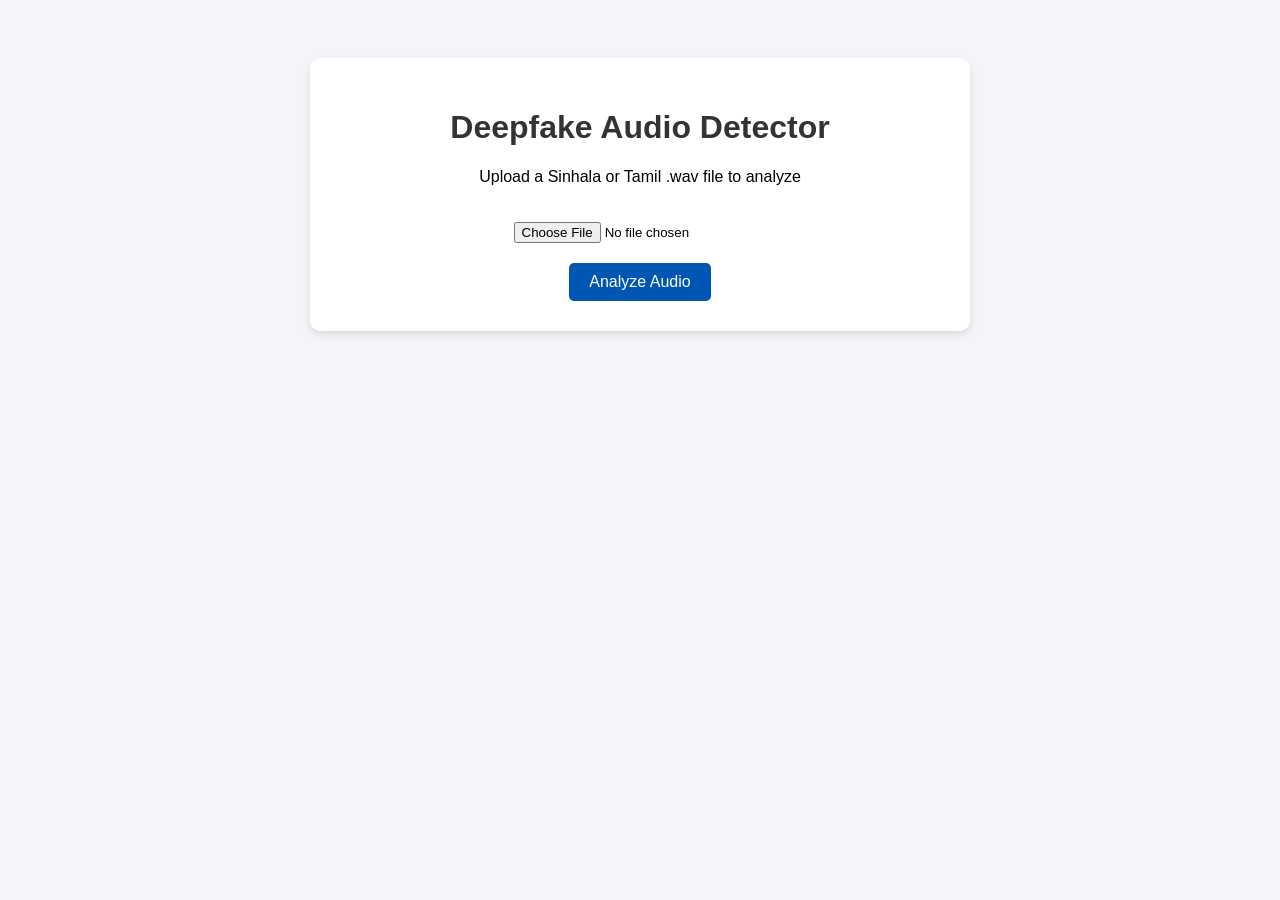
==== templates/index.html @ 2ea19ab6 "Build HTML frontend and Flask API backend for real-time inference and Grad-CAM visualization" ====
<!DOCTYPE html>
<html lang="en">
<head>
    <meta charset="UTF-8">
    <meta name="viewport" content="width=device-width, initial-scale=1.0">
    <title>Audio Deepfake Detector</title>
    <style>
        body { font-family: Arial, sans-serif; background-color: #f4f4f9; padding: 50px; text-align: center; }
        .container { background: white; padding: 30px; border-radius: 10px; box-shadow: 0 4px 8px rgba(0,0,0,0.1); max-width: 600px; margin: auto; }
        h1 { color: #333; }
        input[type="file"] { margin: 20px 0; }
        button { background-color: #0056b3; color: white; border: none; padding: 10px 20px; border-radius: 5px; cursor: pointer; font-size: 16px; }
        button:hover { background-color: #004494; }
        #results { margin-top: 30px; display: none; }
        img { max-width: 100%; border-radius: 5px; margin-top: 15px; }
        .real { color: green; font-weight: bold; }
        .fake { color: red; font-weight: bold; }
    </style>
</head>
<body>

<div class="container">
    <h1>Deepfake Audio Detector</h1>
    <p>Upload a Sinhala or Tamil .wav file to analyze</p>

    <form id="uploadForm">
        <input type="file" id="audioFile" accept=".wav" required>
        <br>
        <button type="submit">Analyze Audio</button>
    </form>

    <div id="results">
        <h2>Analysis Complete</h2>
        <p>Prediction: <span id="predictionText"></span></p>
        <p>Confidence: <span id="confidenceText"></span></p>
        <h3>Explainability Heatmap</h3>
        <img id="heatmapImage" src="" alt="Grad-CAM Heatmap">
    </div>
</div>

<script>
    document.getElementById('uploadForm').onsubmit = async function(e) {
        e.preventDefault();

        let formData = new FormData();
        formData.append("file", document.getElementById('audioFile').files[0]);

        // Send the file to our Python Flask backend
        let response = await fetch('/predict', { method: "POST", body: formData });
        let result = await response.json();

        if (result.error) {
            alert(result.error);
        } else {
            // Display the results
            document.getElementById('results').style.display = 'block';
            let predSpan = document.getElementById('predictionText');

            if (result.prediction === "Real") {
                predSpan.innerHTML = "<span class='real'>REAL HUMAN SPEECH</span>";
            } else {
                predSpan.innerHTML = "<span class='fake'>SYNTHETIC / DEEPFAKE</span>";
            }

            document.getElementById('confidenceText').innerText = result.confidence + "%";
            // Add a timestamp query to bypass browser image caching
            document.getElementById('heatmapImage').src = result.heatmap_url + "?t=" + new Date().getTime();
        }
    };
</script>

</body>
</html>
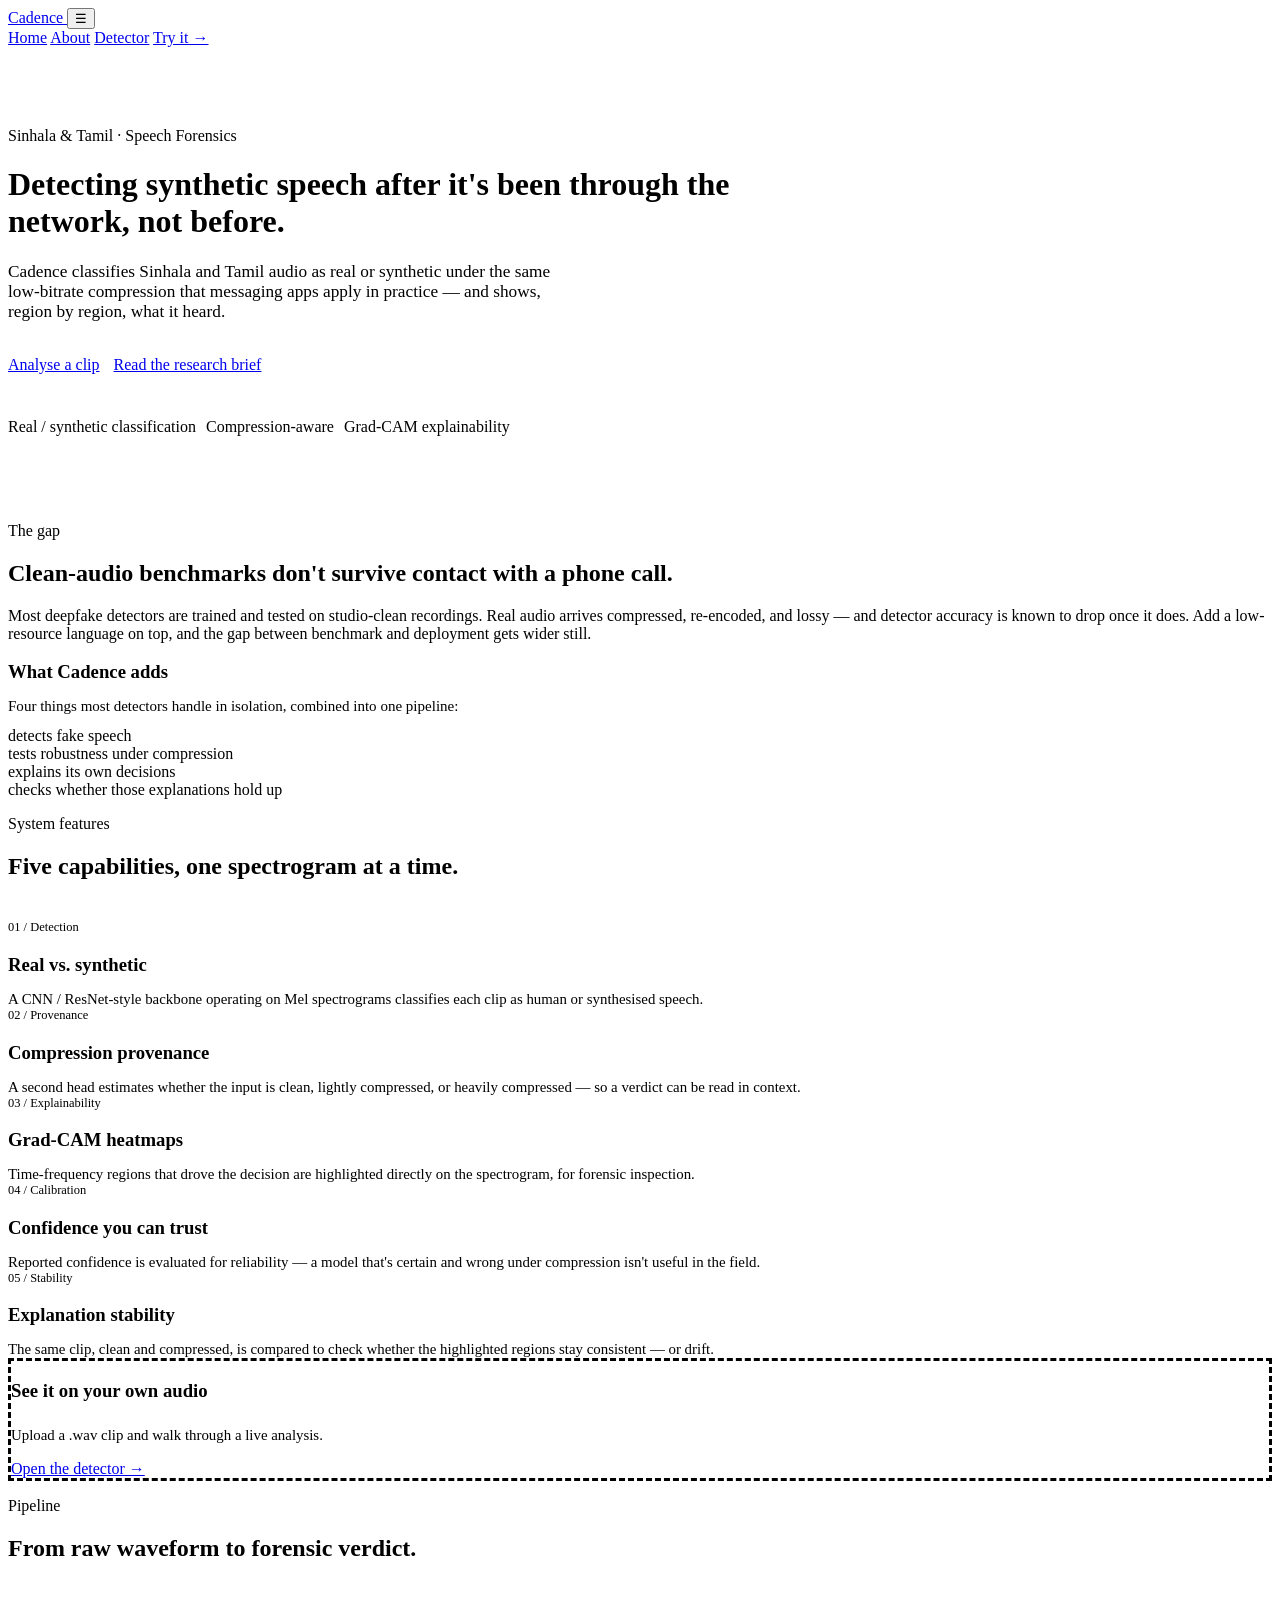
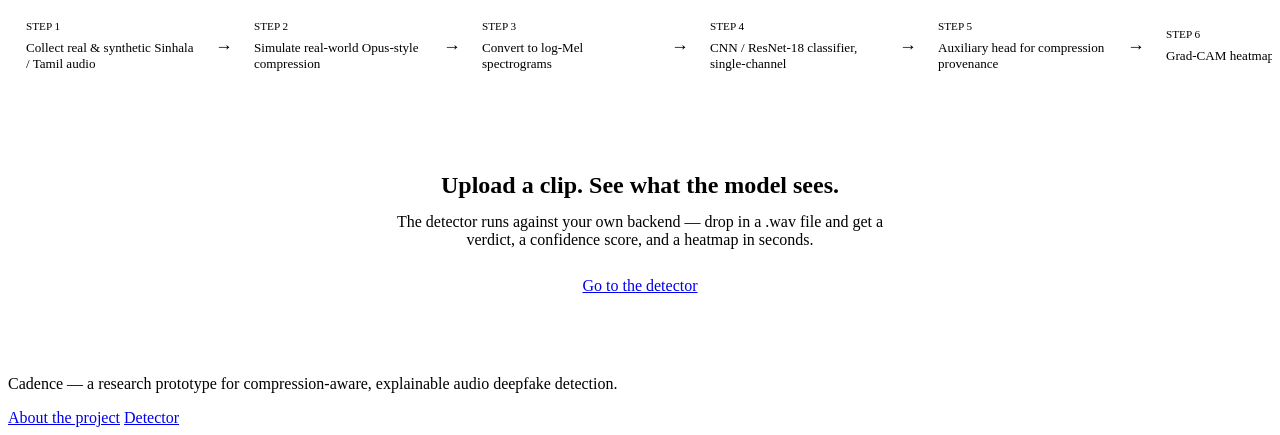
==== commit 1ec17bc8: "Add HTML templates for the final dashboard interface" ====
--- a/templates/index.html
+++ b/templates/index.html
@@ -1,73 +1,209 @@
 <!DOCTYPE html>
-<html lang="en">
-<head>
-    <meta charset="UTF-8">
-    <meta name="viewport" content="width=device-width, initial-scale=1.0">
-    <title>Audio Deepfake Detector</title>
-    <style>
-        body { font-family: Arial, sans-serif; background-color: #f4f4f9; padding: 50px; text-align: center; }
-        .container { background: white; padding: 30px; border-radius: 10px; box-shadow: 0 4px 8px rgba(0,0,0,0.1); max-width: 600px; margin: auto; }
-        h1 { color: #333; }
-        input[type="file"] { margin: 20px 0; }
-        button { background-color: #0056b3; color: white; border: none; padding: 10px 20px; border-radius: 5px; cursor: pointer; font-size: 16px; }
-        button:hover { background-color: #004494; }
-        #results { margin-top: 30px; display: none; }
-        img { max-width: 100%; border-radius: 5px; margin-top: 15px; }
-        .real { color: green; font-weight: bold; }
-        .fake { color: red; font-weight: bold; }
-    </style>
-</head>
-<body>
-
-<div class="container">
-    <h1>Deepfake Audio Detector</h1>
-    <p>Upload a Sinhala or Tamil .wav file to analyze</p>
-
-    <form id="uploadForm">
-        <input type="file" id="audioFile" accept=".wav" required>
-        <br>
-        <button type="submit">Analyze Audio</button>
-    </form>
-
-    <div id="results">
-        <h2>Analysis Complete</h2>
-        <p>Prediction: <span id="predictionText"></span></p>
-        <p>Confidence: <span id="confidenceText"></span></p>
-        <h3>Explainability Heatmap</h3>
-        <img id="heatmapImage" src="" alt="Grad-CAM Heatmap">
-    </div>
-</div>
-
-<script>
-    document.getElementById('uploadForm').onsubmit = async function(e) {
-        e.preventDefault();
-
-        let formData = new FormData();
-        formData.append("file", document.getElementById('audioFile').files[0]);
-
-        // Send the file to our Python Flask backend
-        let response = await fetch('/predict', { method: "POST", body: formData });
-        let result = await response.json();
-
-        if (result.error) {
-            alert(result.error);
-        } else {
-            // Display the results
-            document.getElementById('results').style.display = 'block';
-            let predSpan = document.getElementById('predictionText');
-
-            if (result.prediction === "Real") {
-                predSpan.innerHTML = "<span class='real'>REAL HUMAN SPEECH</span>";
-            } else {
-                predSpan.innerHTML = "<span class='fake'>SYNTHETIC / DEEPFAKE</span>";
-            }
-
-            document.getElementById('confidenceText').innerText = result.confidence + "%";
-            // Add a timestamp query to bypass browser image caching
-            document.getElementById('heatmapImage').src = result.heatmap_url + "?t=" + new Date().getTime();
-        }
-    };
-</script>
-
-</body>
-</html>+  <html lang="en">
+    <head>
+      <meta charset="UTF-8">
+      <meta name="viewport" content="width=device-width, initial-scale=1.0">
+      <title>Cadence — Audio Deepfake Forensics for Sinhala &amp; Tamil</title>
+      <meta name="description" content="A compression-aware, explainable detector for synthetic speech in Sinhala and Tamil audio.">
+      <link rel="preconnect" href="https://fonts.googleapis.com">
+      <link rel="preconnect" href="https://fonts.gstatic.com" crossorigin>
+      <link href="https://fonts.googleapis.com/css2?family=Space+Grotesk:wght@500;600;700&family=Inter:wght@400;500;600&family=JetBrains+Mono:wght@400;500&display=swap" rel="stylesheet">
+      <link rel="stylesheet" href="/static/style.css">
+      <style>
+        .hero {
+          padding: 34px 0 70px;
+        }
+        .hero-ribbon-wrap { --ribbon-h: 64px; margin-bottom: 46px; opacity: 0.9; }
+        .hero h1 { max-width: 780px; }
+        .hero .lede { max-width: 560px; font-size: 1.08rem; }
+        .hero-ctas { display: flex; gap: 14px; margin: 34px 0 44px; flex-wrap: wrap; }
+        .chip-row { display: flex; gap: 10px; flex-wrap: wrap; }
+
+        .problem {
+          background: var(--bg-soft);
+          border-top: 1px solid var(--border);
+          border-bottom: 1px solid var(--border);
+        }
+        .problem .grid-2 { align-items: start; }
+        .problem .card { background: var(--surface); }
+
+        .feature-card { position: relative; }
+        .feature-index {
+          font-family: var(--font-mono);
+          font-size: 0.78rem;
+          color: var(--muted);
+          margin-bottom: 14px;
+          display: block;
+        }
+        .feature-card h3 { margin-bottom: 8px; }
+        .feature-card p { font-size: 0.93rem; margin-bottom: 0; }
+
+        .pipeline-strip {
+          display: flex;
+          align-items: center;
+          gap: 0;
+          overflow-x: auto;
+          padding: 6px 2px 18px;
+          margin-top: 36px;
+        }
+        .pipe-step {
+          flex: 0 0 auto;
+          width: 168px;
+          padding: 16px 16px 18px;
+          border: 1px solid var(--border);
+          border-radius: var(--radius-sm);
+          background: var(--surface);
+          font-size: 0.82rem;
+        }
+        .pipe-step .mono { font-size: 0.7rem; color: var(--muted); display: block; margin-bottom: 8px; }
+        .pipe-arrow { flex: 0 0 auto; width: 28px; text-align: center; color: var(--border-hi); font-size: 1.1rem; }
+
+        .cta-band {
+          text-align: center;
+          background:
+            radial-gradient(ellipse 600px 300px at 50% 0%, rgba(194,49,126,0.14), transparent 70%),
+            var(--surface);
+          border: 1px solid var(--border);
+          border-radius: var(--radius-lg);
+          padding: 64px 32px;
+        }
+        .cta-band h2 { max-width: 620px; margin: 0 auto 14px; }
+        .cta-band p { max-width: 520px; margin: 0 auto 28px; }
+      </style>
+    </head>
+
+    <body>
+
+      <nav class="site-nav">
+        <div class="wrap">
+          <a class="logo" href="index.html">
+            <span class="logo-mark"><span></span><span></span><span></span><span></span></span>
+            Cadence
+          </a>
+          <button class="nav-toggle" aria-label="Toggle menu" aria-expanded="false">☰</button>
+          <div class="nav-links">
+            <a href="index.html" data-page="index.html">Home</a>
+            <a href="about.html" data-page="about.html">About</a>
+            <a href="detect.html" data-page="detect.html">Detector</a>
+            <a class="nav-cta" href="detect.html">Try it →</a>
+          </div>
+        </div>
+      </nav>
+
+      <header class="hero wrap">
+        <div class="ribbon hero-ribbon-wrap animated" data-generate data-bars="64" aria-hidden="true"></div>
+
+        <p class="eyebrow">Sinhala &amp; Tamil · Speech Forensics</p>
+        <h1>Detecting synthetic speech after it's been through the network, not before.</h1>
+        <p class="lede">Cadence classifies Sinhala and Tamil audio as real or synthetic under the same low-bitrate compression that messaging apps apply in practice — and shows, region by region, what it heard.</p>
+
+        <div class="hero-ctas">
+          <a class="btn btn-primary" href="detect.html">Analyse a clip</a>
+          <a class="btn btn-ghost" href="about.html">Read the research brief</a>
+        </div>
+
+        <div class="chip-row">
+          <span class="pill"><span class="dot" style="color:var(--real)"></span>Real / synthetic classification</span>
+          <span class="pill"><span class="dot" style="color:var(--warn)"></span>Compression-aware</span>
+          <span class="pill"><span class="dot" style="color:var(--grad-2)"></span>Grad-CAM explainability</span>
+        </div>
+      </header>
+
+      <section class="problem">
+        <div class="wrap grid-2">
+          <div>
+            <p class="eyebrow">The gap</p>
+            <h2>Clean-audio benchmarks don't survive contact with a phone call.</h2>
+            <p>Most deepfake detectors are trained and tested on studio-clean recordings. Real audio arrives compressed, re-encoded, and lossy — and detector accuracy is known to drop once it does. Add a low-resource language on top, and the gap between benchmark and deployment gets wider still.</p>
+          </div>
+          <div class="card">
+            <h3 style="margin-bottom:14px;">What Cadence adds</h3>
+            <p style="margin-bottom:12px; font-size:0.94rem;">Four things most detectors handle in isolation, combined into one pipeline:</p>
+            <div class="stack" style="gap:10px;">
+              <div class="pill" style="justify-content:flex-start;">detects fake speech</div>
+              <div class="pill" style="justify-content:flex-start;">tests robustness under compression</div>
+              <div class="pill" style="justify-content:flex-start;">explains its own decisions</div>
+              <div class="pill" style="justify-content:flex-start;">checks whether those explanations hold up</div>
+            </div>
+          </div>
+        </div>
+      </section>
+
+      <section class="wrap">
+        <p class="eyebrow">System features</p>
+        <h2>Five capabilities, one spectrogram at a time.</h2>
+        <div class="grid-3" style="margin-top:40px;">
+          <div class="card feature-card">
+            <span class="feature-index mono">01 / Detection</span>
+            <h3>Real vs. synthetic</h3>
+            <p>A CNN / ResNet-style backbone operating on Mel spectrograms classifies each clip as human or synthesised speech.</p>
+          </div>
+          <div class="card feature-card">
+            <span class="feature-index mono">02 / Provenance</span>
+            <h3>Compression provenance</h3>
+            <p>A second head estimates whether the input is clean, lightly compressed, or heavily compressed — so a verdict can be read in context.</p>
+          </div>
+          <div class="card feature-card">
+            <span class="feature-index mono">03 / Explainability</span>
+            <h3>Grad-CAM heatmaps</h3>
+            <p>Time-frequency regions that drove the decision are highlighted directly on the spectrogram, for forensic inspection.</p>
+          </div>
+          <div class="card feature-card">
+            <span class="feature-index mono">04 / Calibration</span>
+            <h3>Confidence you can trust</h3>
+            <p>Reported confidence is evaluated for reliability — a model that's certain and wrong under compression isn't useful in the field.</p>
+          </div>
+          <div class="card feature-card">
+            <span class="feature-index mono">05 / Stability</span>
+            <h3>Explanation stability</h3>
+            <p>The same clip, clean and compressed, is compared to check whether the highlighted regions stay consistent — or drift.</p>
+          </div>
+          <div class="card feature-card" style="display:flex; flex-direction:column; justify-content:center; align-items:flex-start; background:transparent; border-style:dashed;">
+            <h3 style="margin-bottom:10px;">See it on your own audio</h3>
+            <p style="margin-bottom:16px;">Upload a .wav clip and walk through a live analysis.</p>
+            <a class="btn btn-ghost" href="detect.html">Open the detector →</a>
+          </div>
+        </div>
+      </section>
+
+      <section class="wrap" style="padding-top:0;">
+        <p class="eyebrow">Pipeline</p>
+        <h2>From raw waveform to forensic verdict.</h2>
+        <div class="pipeline-strip">
+          <div class="pipe-step"><span class="mono">STEP 1</span>Collect real &amp; synthetic Sinhala / Tamil audio</div>
+          <div class="pipe-arrow">→</div>
+          <div class="pipe-step"><span class="mono">STEP 2</span>Simulate real-world Opus-style compression</div>
+          <div class="pipe-arrow">→</div>
+          <div class="pipe-step"><span class="mono">STEP 3</span>Convert to log-Mel spectrograms</div>
+          <div class="pipe-arrow">→</div>
+          <div class="pipe-step"><span class="mono">STEP 4</span>CNN / ResNet-18 classifier, single-channel</div>
+          <div class="pipe-arrow">→</div>
+          <div class="pipe-step"><span class="mono">STEP 5</span>Auxiliary head for compression provenance</div>
+          <div class="pipe-arrow">→</div>
+          <div class="pipe-step"><span class="mono">STEP 6</span>Grad-CAM heatmap generation</div>
+          <div class="pipe-arrow">→</div>
+          <div class="pipe-step"><span class="mono">STEP 7</span>Confidence calibration</div>
+        </div>
+      </section>
+
+      <section class="wrap">
+        <div class="cta-band">
+          <h2>Upload a clip. See what the model sees.</h2>
+          <p>The detector runs against your own backend — drop in a .wav file and get a verdict, a confidence score, and a heatmap in seconds.</p>
+          <a class="btn btn-primary" href="detect.html">Go to the detector</a>
+        </div>
+      </section>
+
+      <footer class="site-footer">
+        <div class="wrap">
+          <p>Cadence — a research prototype for compression-aware, explainable audio deepfake detection.</p>
+          <div class="footer-links">
+            <a href="about.html">About the project</a>
+            <a href="detect.html">Detector</a>
+          </div>
+        </div>
+      </footer>
+
+      <script src="app.js"></script>
+    </body>
+  </html>
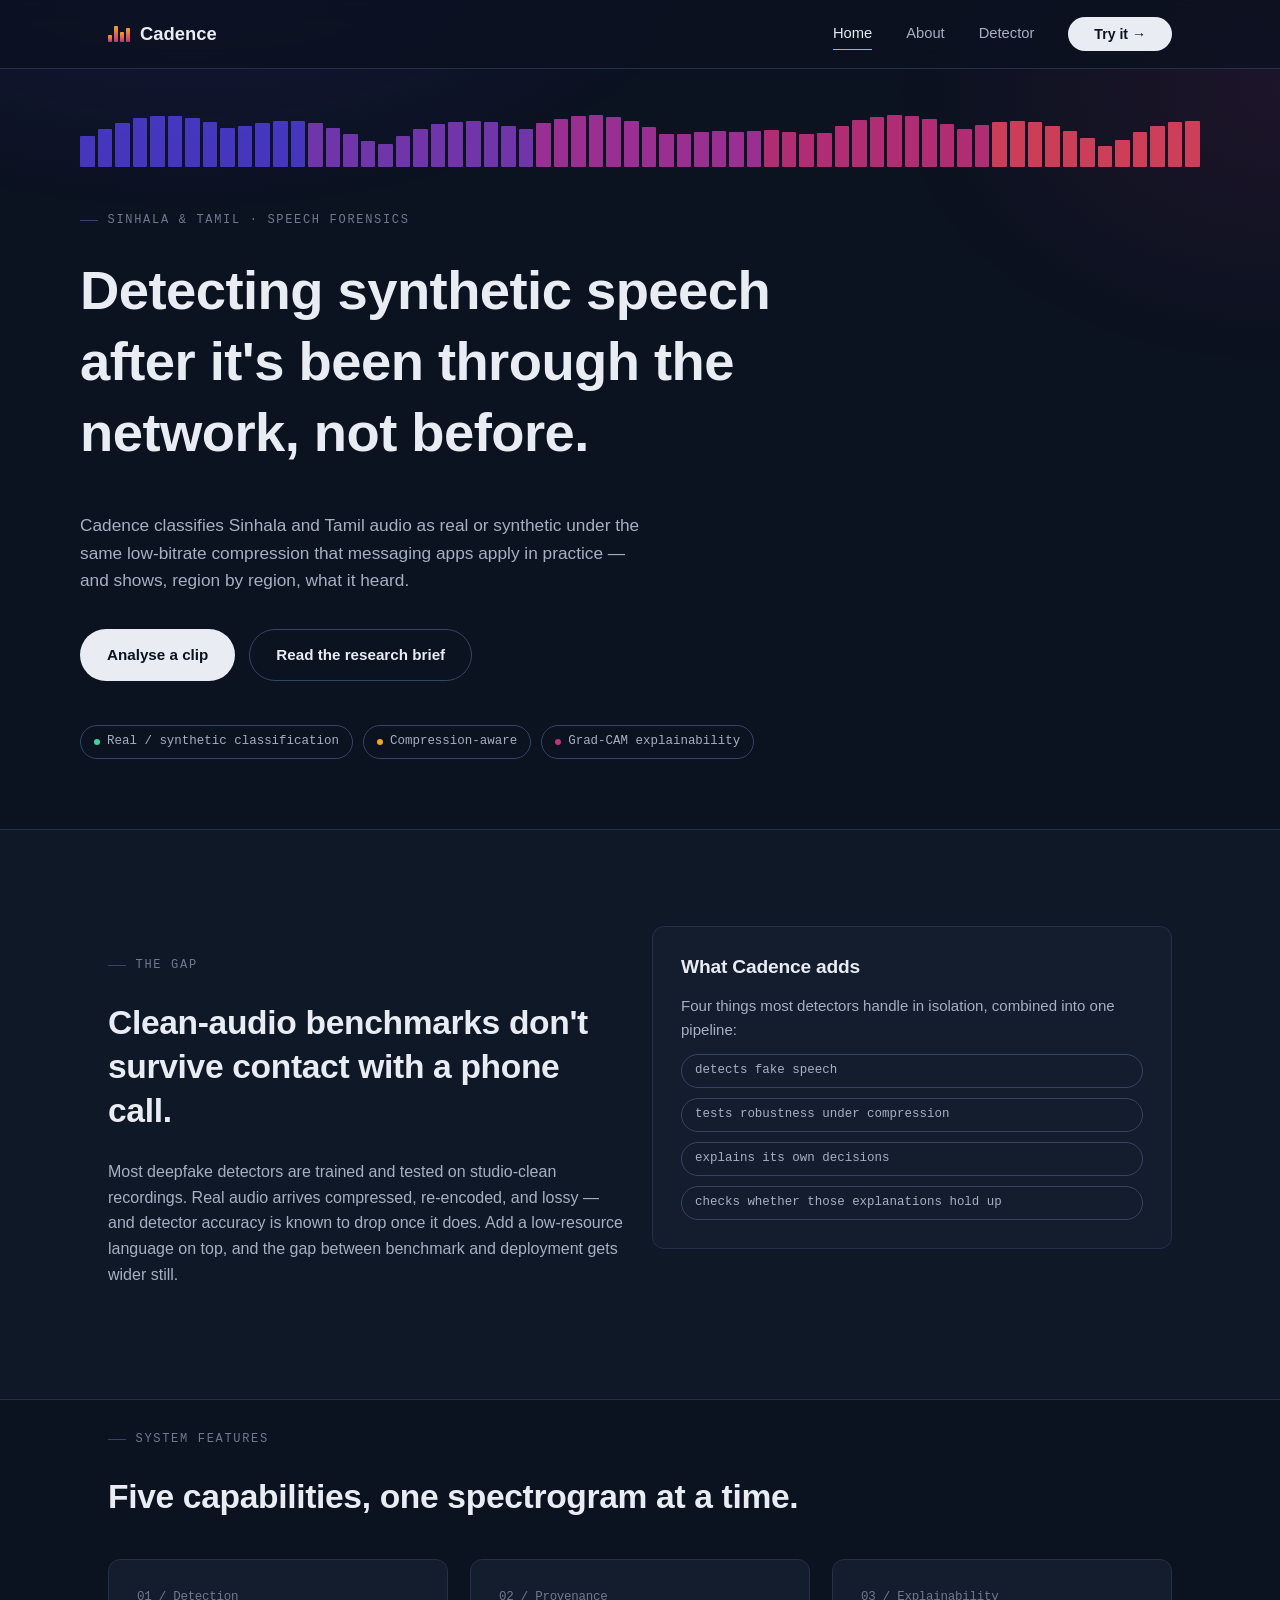
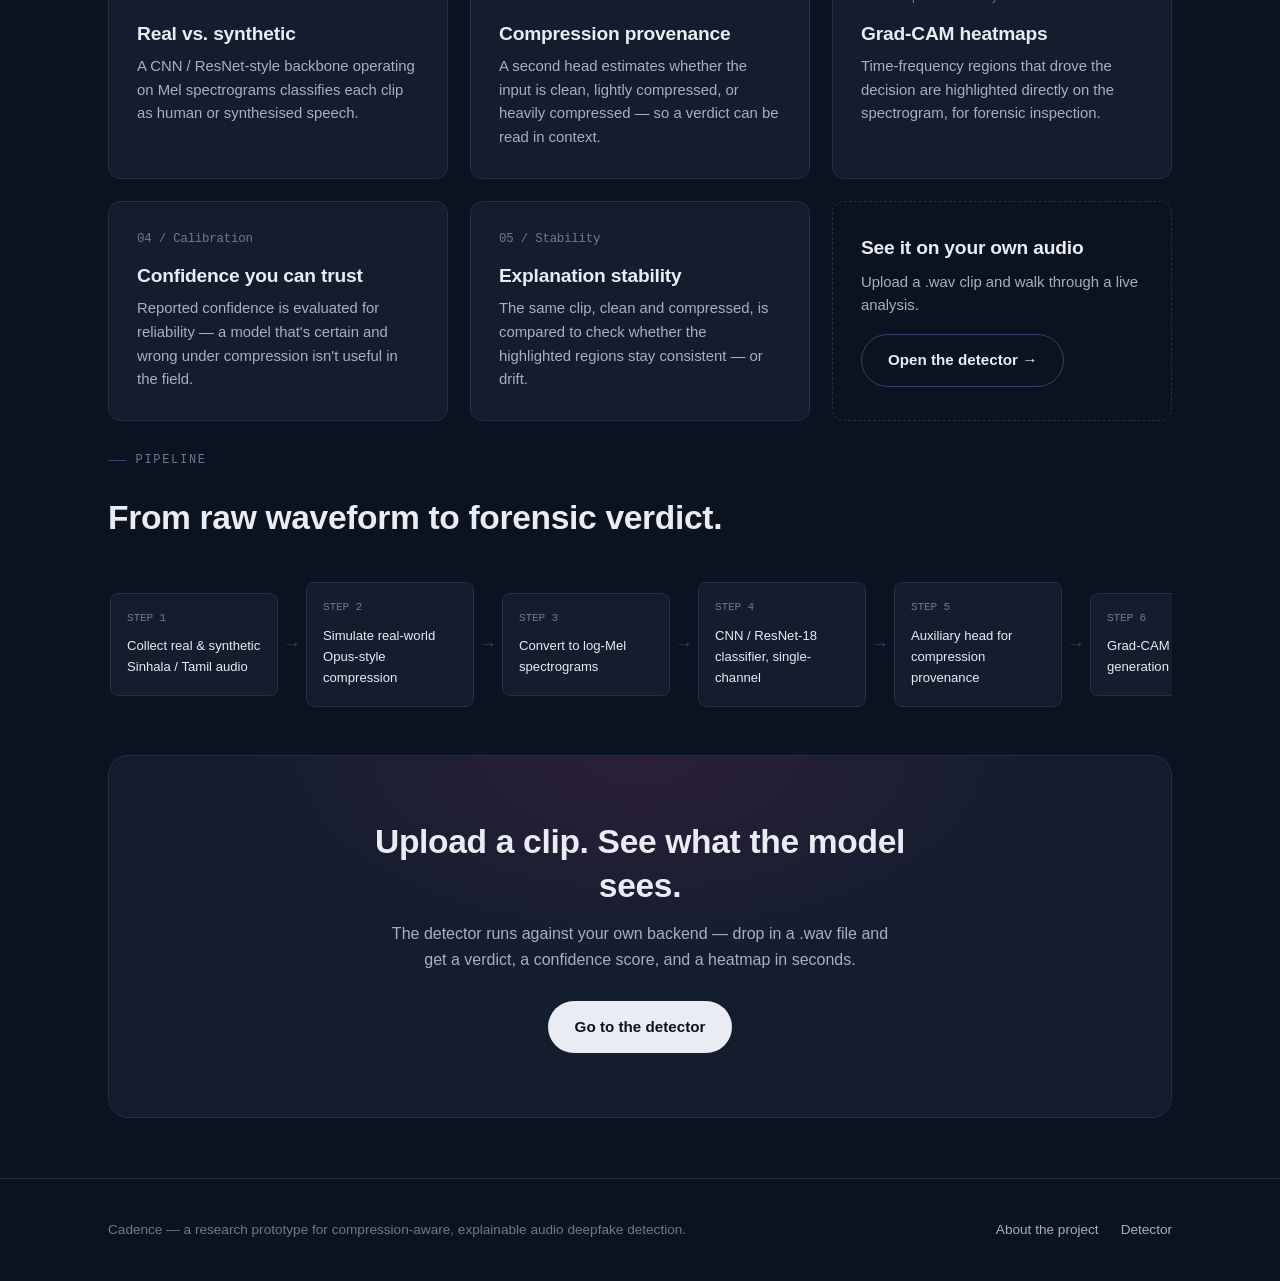
==== commit 5adf8a0e: "Refine frontend validation, dynamic forensic summaries, and active navigation states" ====
--- a/templates/index.html
+++ b/templates/index.html
@@ -10,59 +10,25 @@
       <link href="https://fonts.googleapis.com/css2?family=Space+Grotesk:wght@500;600;700&family=Inter:wght@400;500;600&family=JetBrains+Mono:wght@400;500&display=swap" rel="stylesheet">
       <link rel="stylesheet" href="/static/style.css">
       <style>
-        .hero {
-          padding: 34px 0 70px;
-        }
+        .hero { padding: 34px 0 70px; }
         .hero-ribbon-wrap { --ribbon-h: 64px; margin-bottom: 46px; opacity: 0.9; }
         .hero h1 { max-width: 780px; }
         .hero .lede { max-width: 560px; font-size: 1.08rem; }
         .hero-ctas { display: flex; gap: 14px; margin: 34px 0 44px; flex-wrap: wrap; }
         .chip-row { display: flex; gap: 10px; flex-wrap: wrap; }
 
-        .problem {
-          background: var(--bg-soft);
-          border-top: 1px solid var(--border);
-          border-bottom: 1px solid var(--border);
-        }
+        .problem { background: var(--bg-soft); border-top: 1px solid var(--border); border-bottom: 1px solid var(--border); }
         .problem .grid-2 { align-items: start; }
         .problem .card { background: var(--surface); }
 
         .feature-card { position: relative; }
-        .feature-index {
-          font-family: var(--font-mono);
-          font-size: 0.78rem;
-          color: var(--muted);
-          margin-bottom: 14px;
-          display: block;
-        }
+        .feature-index { font-family: var(--font-mono); font-size: 0.78rem; color: var(--muted); margin-bottom: 14px; display: block; }
         .feature-card h3 { margin-bottom: 8px; }
         .feature-card p { font-size: 0.93rem; margin-bottom: 0; }
 
-        .pipeline-strip {
-          display: flex;
-          align-items: center;
-          gap: 0;
-          overflow-x: auto;
-          padding: 6px 2px 18px;
-          margin-top: 36px;
-        }
-        .pipe-step {
-          flex: 0 0 auto;
-          width: 168px;
-          padding: 16px 16px 18px;
-          border: 1px solid var(--border);
-          border-radius: var(--radius-sm);
-          background: var(--surface);
-          font-size: 0.82rem;
-        }
-        .pipe-step .mono { font-size: 0.7rem; color: var(--muted); display: block; margin-bottom: 8px; }
-        .pipe-arrow { flex: 0 0 auto; width: 28px; text-align: center; color: var(--border-hi); font-size: 1.1rem; }
-
         .cta-band {
           text-align: center;
-          background:
-            radial-gradient(ellipse 600px 300px at 50% 0%, rgba(194,49,126,0.14), transparent 70%),
-            var(--surface);
+          background: radial-gradient(ellipse 600px 300px at 50% 0%, rgba(194,49,126,0.14), transparent 70%), var(--surface);
           border: 1px solid var(--border);
           border-radius: var(--radius-lg);
           padding: 64px 32px;
@@ -73,19 +39,18 @@
     </head>
 
     <body>
-
       <nav class="site-nav">
         <div class="wrap">
-          <a class="logo" href="index.html">
+          <a class="logo" href="/">
             <span class="logo-mark"><span></span><span></span><span></span><span></span></span>
             Cadence
           </a>
           <button class="nav-toggle" aria-label="Toggle menu" aria-expanded="false">☰</button>
           <div class="nav-links">
-            <a href="index.html" data-page="index.html">Home</a>
-            <a href="about.html" data-page="about.html">About</a>
-            <a href="detect.html" data-page="detect.html">Detector</a>
-            <a class="nav-cta" href="detect.html">Try it →</a>
+            <a href="/" data-page="index.html">Home</a>
+            <a href="/about.html" data-page="about.html">About</a>
+            <a href="/detect.html" data-page="detect.html">Detector</a>
+            <a class="nav-cta" href="/detect.html">Try it →</a>
           </div>
         </div>
       </nav>
@@ -98,8 +63,8 @@
         <p class="lede">Cadence classifies Sinhala and Tamil audio as real or synthetic under the same low-bitrate compression that messaging apps apply in practice — and shows, region by region, what it heard.</p>
 
         <div class="hero-ctas">
-          <a class="btn btn-primary" href="detect.html">Analyse a clip</a>
-          <a class="btn btn-ghost" href="about.html">Read the research brief</a>
+          <a class="btn btn-primary" href="/detect.html">Analyse a clip</a>
+          <a class="btn btn-ghost" href="/about.html">Read the research brief</a>
         </div>
 
         <div class="chip-row">
@@ -161,7 +126,7 @@
           <div class="card feature-card" style="display:flex; flex-direction:column; justify-content:center; align-items:flex-start; background:transparent; border-style:dashed;">
             <h3 style="margin-bottom:10px;">See it on your own audio</h3>
             <p style="margin-bottom:16px;">Upload a .wav clip and walk through a live analysis.</p>
-            <a class="btn btn-ghost" href="detect.html">Open the detector →</a>
+            <a class="btn btn-ghost" href="/detect.html">Open the detector →</a>
           </div>
         </div>
       </section>
@@ -190,7 +155,7 @@
         <div class="cta-band">
           <h2>Upload a clip. See what the model sees.</h2>
           <p>The detector runs against your own backend — drop in a .wav file and get a verdict, a confidence score, and a heatmap in seconds.</p>
-          <a class="btn btn-primary" href="detect.html">Go to the detector</a>
+          <a class="btn btn-primary" href="/detect.html">Go to the detector</a>
         </div>
       </section>
 
@@ -198,12 +163,13 @@
         <div class="wrap">
           <p>Cadence — a research prototype for compression-aware, explainable audio deepfake detection.</p>
           <div class="footer-links">
-            <a href="about.html">About the project</a>
-            <a href="detect.html">Detector</a>
+            <a href="/about.html">About the project</a>
+            <a href="/detect.html">Detector</a>
           </div>
         </div>
       </footer>
 
-      <script src="app.js"></script>
+      <!-- THE FIX: Pointing properly to the static folder -->
+      <script src="/static/app.js"></script>
     </body>
-  </html>
+  </html>
--- a/static/style.css
+++ b/static/style.css
@@ -0,0 +1,424 @@
+/* ============================================================
+   Cadence — Audio Deepfake Forensics
+   Design tokens
+   ============================================================ */
+
+:root {
+  /* Surfaces */
+  --bg:        #0B1220;
+  --bg-soft:   #0F1826;
+  --surface:   #131D2E;
+  --surface-hi:#1B2740;
+  --border:    #233047;
+  --border-hi: #34456A;
+
+  /* Text */
+  --ink:      #E9ECF3;
+  --ink-dim:  #A6B0C3;
+  --muted:    #6E7A91;
+
+  /* Verdict colours */
+  --real:     #3ED598;
+  --real-dim: rgba(62, 213, 152, 0.14);
+  --fake:     #FF5C72;
+  --fake-dim: rgba(255, 92, 114, 0.14);
+  --warn:     #F5A623;
+  --warn-dim: rgba(245, 166, 35, 0.14);
+
+  /* Signature gradient — modelled on a magma spectrogram colour scale */
+  --grad-1: #4C3BCF;
+  --grad-2: #C2317E;
+  --grad-3: #F5A623;
+
+  /* Type */
+  --font-display: 'Space Grotesk', 'Segoe UI', sans-serif;
+  --font-body:    'Inter', 'Segoe UI', sans-serif;
+  --font-mono:    'JetBrains Mono', 'SF Mono', monospace;
+
+  --radius-sm: 8px;
+  --radius:    12px;
+  --radius-lg: 20px;
+
+  --maxw: 1120px;
+}
+
+@media (prefers-reduced-motion: no-preference) {
+  :root { --enable-motion: 1; }
+}
+
+* { box-sizing: border-box; }
+
+html { scroll-behavior: smooth; }
+
+body {
+  margin: 0;
+  background: var(--bg);
+  color: var(--ink);
+  font-family: var(--font-body);
+  font-size: 16px;
+  line-height: 1.6;
+  -webkit-font-smoothing: antialiased;
+}
+
+/* Faint ambient texture so the ink-black background isn't flat */
+body::before {
+  content: "";
+  position: fixed;
+  inset: 0;
+  z-index: -1;
+  background:
+    radial-gradient(ellipse 900px 500px at 15% -10%, rgba(76,59,207,0.18), transparent 60%),
+    radial-gradient(ellipse 700px 500px at 100% 10%, rgba(194,49,126,0.10), transparent 55%);
+  pointer-events: none;
+}
+
+img { max-width: 100%; display: block; }
+a { color: inherit; text-decoration: none; }
+
+h1, h2, h3, h4 {
+  font-family: var(--font-display);
+  font-weight: 600;
+  line-height: 1.3;
+  margin: 0 0 0.8em;
+  letter-spacing: -0.01em;
+}
+
+h1 { font-size: clamp(2.1rem, 4.5vw, 3.4rem); font-weight: 700; }
+h2 { font-size: clamp(1.5rem, 2.8vw, 2.1rem); }
+h3 { font-size: 1.2rem; }
+
+p { margin: 0 0 1em; color: var(--ink-dim); }
+
+.mono {
+  font-family: var(--font-mono);
+  letter-spacing: -0.02em;
+}
+
+.eyebrow {
+  font-family: var(--font-mono);
+  font-size: 0.75rem;
+  text-transform: uppercase;
+  letter-spacing: 0.14em;
+  color: var(--muted);
+  display: flex;
+  align-items: center;
+  gap: 0.8em;
+  margin-top: 2rem;
+  margin-bottom: 1.8rem;
+  line-height: 1.2;
+}
+
+.eyebrow::before {
+  content: "";
+  width: 18px;
+  height: 1px;
+  background: var(--border-hi);
+}
+
+.wrap {
+  max-width: var(--maxw);
+  margin: 0 auto;
+  padding: 0 28px;
+}
+
+section { padding: 96px 0; }
+
+@media (max-width: 720px) {
+  section { padding: 56px 0; }
+  .wrap { padding: 0 20px; }
+}
+
+/* ---------------- Nav ---------------- */
+.site-nav {
+  position: sticky;
+  top: 0;
+  z-index: 50;
+  background: rgba(11, 18, 32, 0.82);
+  backdrop-filter: blur(10px);
+  border-bottom: 1px solid var(--border);
+}
+
+.site-nav .wrap {
+  display: flex;
+  align-items: center;
+  justify-content: space-between;
+  height: 68px;
+}
+
+.logo {
+  font-family: var(--font-display);
+  font-weight: 700;
+  font-size: 1.15rem;
+  display: flex;
+  align-items: center;
+  gap: 10px;
+}
+
+.logo-mark {
+  width: 22px;
+  height: 16px;
+  display: flex;
+  align-items: flex-end;
+  gap: 2px;
+}
+
+.logo-mark span {
+  flex: 1;
+  background: linear-gradient(180deg, var(--grad-3), var(--grad-2));
+  border-radius: 1px;
+  animation: bar-pulse 1.6s ease-in-out infinite;
+}
+.logo-mark span:nth-child(1) { height: 45%; animation-delay: -0.9s; }
+.logo-mark span:nth-child(2) { height: 100%; animation-delay: -0.3s; }
+.logo-mark span:nth-child(3) { height: 65%; animation-delay: -1.2s; }
+.logo-mark span:nth-child(4) { height: 85%; animation-delay: -0.1s; }
+
+@keyframes bar-pulse {
+  0%, 100% { transform: scaleY(0.55); }
+  50% { transform: scaleY(1); }
+}
+
+.nav-links {
+  display: flex;
+  align-items: center;
+  gap: 34px;
+  font-size: 0.92rem;
+}
+
+.nav-links a {
+  color: var(--ink-dim);
+  transition: color 0.15s ease;
+  padding: 4px 0;
+  border-bottom: 1px solid transparent;
+}
+.nav-links a:hover { color: var(--ink); }
+.nav-links a.active {
+  color: var(--ink);
+  border-bottom-color: var(--grad-3);
+}
+
+.nav-cta {
+  display: inline-flex !important;
+  align-items: center;
+  justify-content: center;
+  gap: 8px;
+  white-space: nowrap;
+  flex-shrink: 0;
+  background: var(--ink);
+  color: var(--bg) !important;
+  padding: 10px 26px !important;
+  border-radius: 999px;
+  font-weight: 600;
+  font-size: 0.88rem !important;
+  line-height: 1;
+  border-bottom: none !important;
+  transition: background 0.15s ease, transform 0.15s ease;
+}
+
+.nav-cta:hover {
+  background: #ffffff !important;
+  transform: translateY(-1px);
+}
+
+.nav-toggle {
+  display: none;
+  background: none;
+  border: 1px solid var(--border-hi);
+  border-radius: 8px;
+  color: var(--ink);
+  width: 38px;
+  height: 38px;
+  font-size: 1.1rem;
+  cursor: pointer;
+}
+
+@media (max-width: 760px) {
+  .nav-toggle { display: block; }
+  .nav-links {
+    position: absolute;
+    top: 68px;
+    left: 0;
+    right: 0;
+    background: var(--bg-soft);
+    border-bottom: 1px solid var(--border);
+    flex-direction: column;
+    align-items: flex-start;
+    gap: 0;
+    padding: 8px 20px 18px;
+    display: none;
+  }
+  .nav-links.open { display: flex; }
+  .nav-links a { width: 100%; padding: 12px 0; border-bottom: 1px solid var(--border); }
+  .nav-cta { margin-top: 10px; text-align: center; }
+}
+
+/* ---------------- Spectrogram ribbon (signature element) ---------------- */
+.ribbon {
+  display: flex;
+  align-items: flex-end;
+  gap: 3px;
+  height: var(--ribbon-h, 46px);
+  overflow: hidden;
+}
+
+.ribbon span {
+  flex: 1;
+  min-width: 2px;
+  border-radius: 1px;
+  background: var(--bar-color, var(--grad-2));
+  transform-origin: bottom;
+
+  /* Fallback declarations to clear IDE linter warnings */
+  --bar-color: var(--grad-2);
+  --h-min: 0.3;
+  --h-max: 1;
+}
+
+@media (prefers-reduced-motion: no-preference) {
+  .ribbon.animated span { animation: ribbon-bounce 2.4s ease-in-out infinite; }
+}
+
+@keyframes ribbon-bounce {
+  0%, 100% { transform: scaleY(var(--h-min, 0.3)); }
+  50% { transform: scaleY(var(--h-max, 1)); }
+}
+
+/* ---------------- Pipeline Strip ---------------- */
+.pipeline-strip {
+  display: flex;
+  align-items: center;
+  gap: 0;
+  overflow-x: auto;
+  padding: 6px 2px 24px;
+  margin-top: 36px;
+  margin-bottom: 24px;
+  -ms-overflow-style: none;  /* IE/Edge */
+  scrollbar-width: none;     /* Firefox */
+}
+
+.pipeline-strip::-webkit-scrollbar {
+  display: none; /* Chrome/Safari */
+}
+
+.pipe-step {
+  flex: 0 0 auto;
+  width: 168px;
+  padding: 16px 16px 18px;
+  border: 1px solid var(--border);
+  border-radius: var(--radius-sm);
+  background: var(--surface);
+  font-size: 0.82rem;
+}
+
+.pipe-step .mono { font-size: 0.7rem; color: var(--muted); display: block; margin-bottom: 8px; }
+.pipe-arrow { flex: 0 0 auto; width: 28px; text-align: center; color: var(--border-hi); font-size: 1.1rem; }
+
+/* ---------------- Buttons ---------------- */
+.btn {
+  display: inline-flex;
+  align-items: center;
+  justify-content: center;
+  gap: 8px;
+  font-family: var(--font-body);
+  font-weight: 600;
+  font-size: 0.95rem;
+  padding: 13px 26px;
+  border-radius: 999px;
+  border: 1px solid transparent;
+  cursor: pointer;
+  transition: transform 0.15s ease, background 0.15s ease, border-color 0.15s ease;
+}
+
+.btn:active { transform: scale(0.98); }
+
+.btn-primary {
+  background: var(--ink);
+  color: var(--bg);
+}
+
+.btn-primary:hover { background: #fff; }
+
+.btn-primary:disabled {
+  background: var(--surface-hi);
+  color: var(--muted);
+  cursor: not-allowed;
+}
+
+.btn-ghost {
+  background: transparent;
+  color: var(--ink);
+  border-color: var(--border-hi);
+}
+
+.btn-ghost:hover { border-color: var(--ink-dim); }
+
+/* ---------------- Cards ---------------- */
+.card {
+  background: var(--surface);
+  border: 1px solid var(--border);
+  border-radius: var(--radius);
+  padding: 28px;
+}
+
+.hairline {
+  border-top: 1px solid var(--border);
+}
+
+/* ---------------- Pills / badges ---------------- */
+.pill {
+  display: inline-flex;
+  align-items: center;
+  gap: 7px;
+  font-family: var(--font-mono);
+  font-size: 0.78rem;
+  padding: 6px 13px;
+  border-radius: 999px;
+  border: 1px solid var(--border-hi);
+  color: var(--ink-dim);
+}
+
+.dot { width: 6px; height: 6px; border-radius: 50%; background: currentColor; }
+
+/* ---------------- Footer ---------------- */
+.site-footer {
+  border-top: 1px solid var(--border);
+  padding: 40px 0;
+  margin-top: 60px;
+}
+
+.site-footer .wrap {
+  display: flex;
+  justify-content: space-between;
+  align-items: center;
+  flex-wrap: wrap;
+  gap: 16px;
+}
+
+.site-footer p { margin: 0; color: var(--muted); font-size: 0.85rem; }
+
+.footer-links { display: flex; gap: 22px; font-size: 0.85rem; }
+.footer-links a { color: var(--ink-dim); }
+.footer-links a:hover { color: var(--ink); }
+
+/* ---------------- Utility ---------------- */
+.grid-2 { display: grid; grid-template-columns: 1fr 1fr; gap: 24px; }
+.grid-3 { display: grid; grid-template-columns: repeat(3, 1fr); gap: 22px; }
+
+@media (max-width: 860px) {
+  .grid-2, .grid-3 { grid-template-columns: 1fr; }
+}
+
+.stack { display: flex; flex-direction: column; }
+.center { text-align: center; }
+
+.visually-hidden {
+  position: absolute;
+  width: 1px; height: 1px;
+  overflow: hidden;
+  clip: rect(0 0 0 0);
+}
+
+:focus-visible {
+  outline: 2px solid var(--grad-3);
+  outline-offset: 2px;
+}
